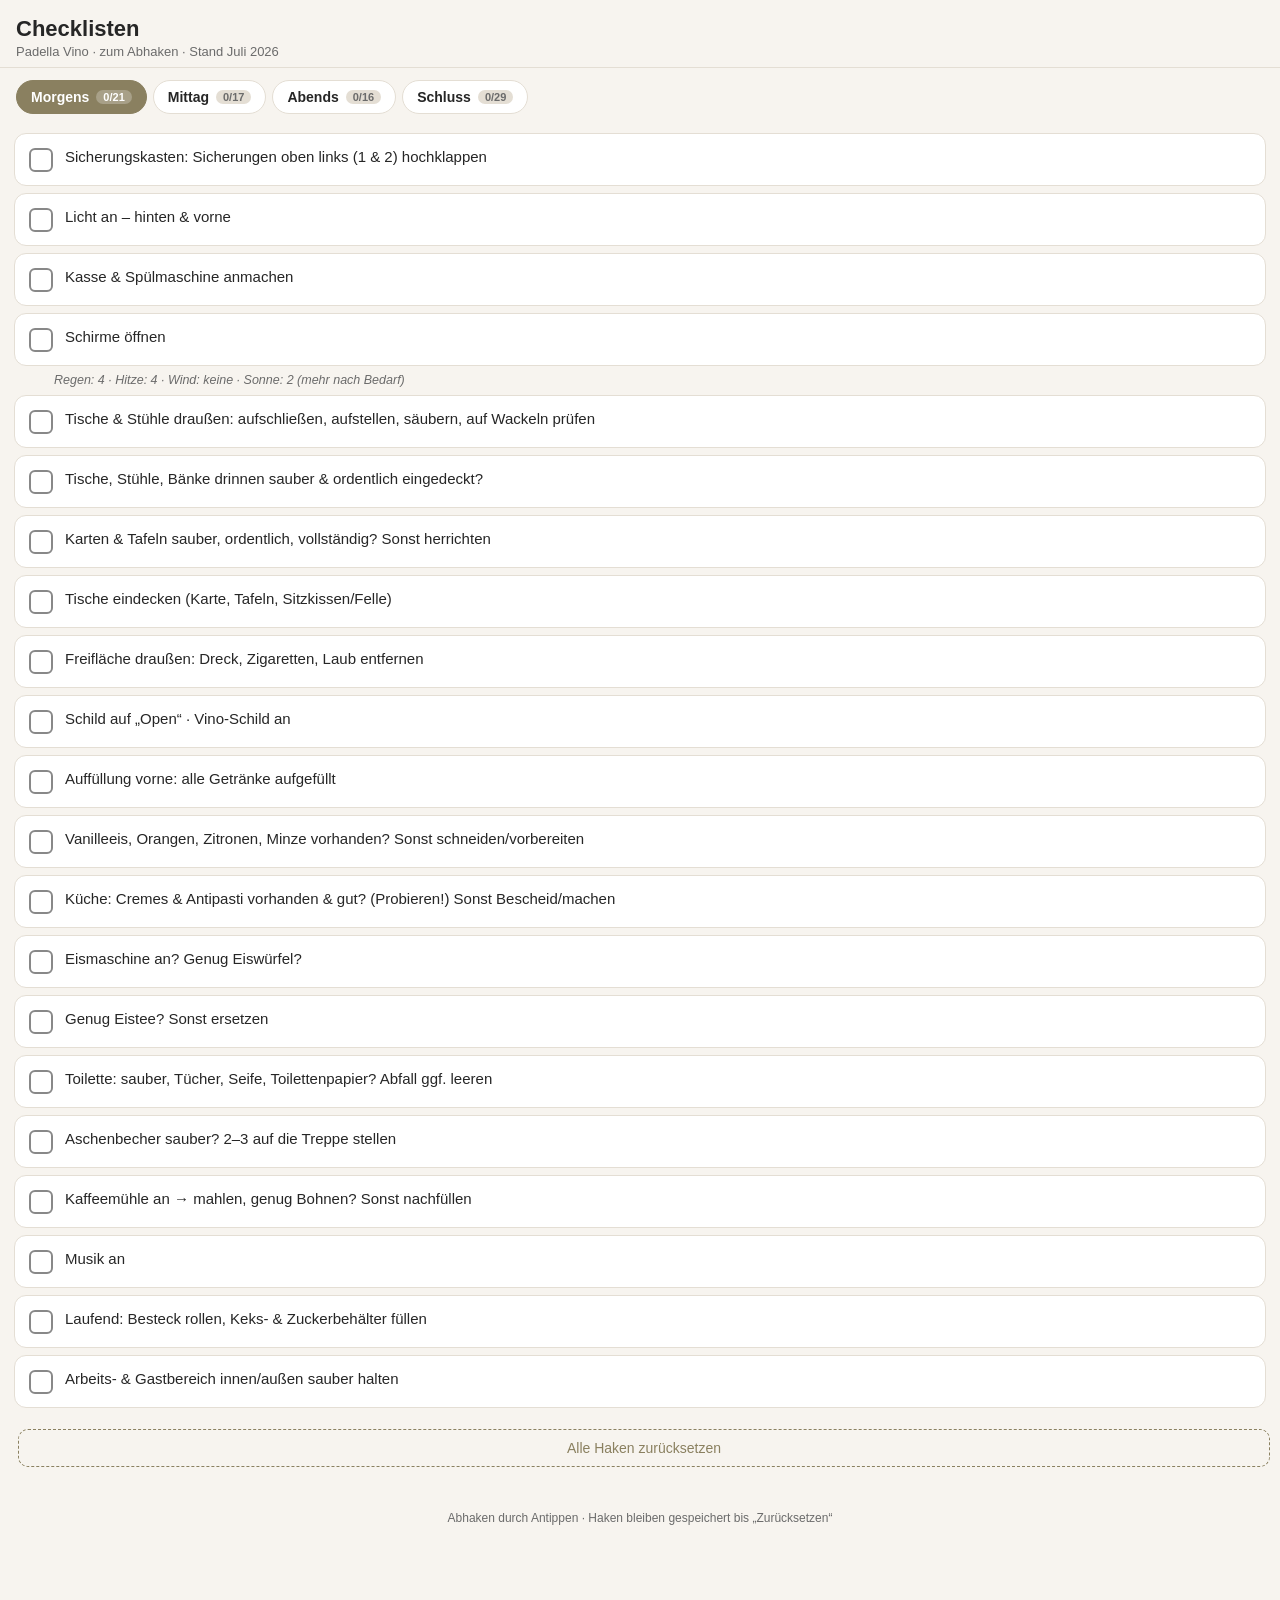
==== docs/index.html @ 2d36b99e "Checklisten als installierbare Mobile-App (PWA) - docs/index.html: Checklisten-App mit gespeicherten" ====
<!DOCTYPE html>
<html lang="de">
<head>
<meta charset="UTF-8">
<meta name="viewport" content="width=device-width, initial-scale=1.0, viewport-fit=cover">
<title>Checklisten · Padella Vino</title>

<!-- PWA / Mobile-App -->
<link rel="manifest" href="manifest.webmanifest">
<meta name="theme-color" content="#8a8060">
<meta name="mobile-web-app-capable" content="yes">
<meta name="apple-mobile-web-app-capable" content="yes">
<meta name="apple-mobile-web-app-status-bar-style" content="default">
<meta name="apple-mobile-web-app-title" content="Checklisten">
<link rel="apple-touch-icon" href="apple-touch-icon.png">
<link rel="icon" href="favicon-64.png">

<style>
  :root{
    --bg:#f7f4ef; --card:#fff; --ink:#262626; --grey:#6b6b6b;
    --accent:#8a8060; --line:#e4ded4; --done:#eef2e9; --donein:#7aa874;
  }
  *{box-sizing:border-box;-webkit-tap-highlight-color:transparent;}
  body{margin:0;font-family:-apple-system,BlinkMacSystemFont,"Segoe UI",Roboto,sans-serif;
       background:var(--bg);color:var(--ink);
       padding-bottom:calc(60px + env(safe-area-inset-bottom));}
  header{position:sticky;top:0;background:var(--bg);
         padding:calc(16px + env(safe-area-inset-top)) 16px 8px;z-index:10;
         border-bottom:1px solid var(--line);}
  h1{margin:0;font-size:22px;}
  .sub{color:var(--grey);font-size:13px;margin-top:2px;}
  .tabs{display:flex;gap:6px;overflow-x:auto;padding:12px 16px 4px;position:sticky;
        top:calc(64px + env(safe-area-inset-top));background:var(--bg);z-index:9;}
  .tab{flex:0 0 auto;padding:8px 14px;border-radius:20px;border:1px solid var(--line);
       background:#fff;color:var(--ink);font-size:14px;font-weight:600;cursor:pointer;
       display:flex;align-items:center;gap:7px;}
  .tab.active{background:var(--accent);color:#fff;border-color:var(--accent);}
  .tab .count{font-size:11px;font-weight:700;background:var(--line);color:var(--grey);
       border-radius:10px;padding:1px 7px;min-width:34px;text-align:center;}
  .tab.active .count{background:rgba(255,255,255,.25);color:#fff;}
  .tab.complete .count{background:var(--donein);color:#fff;}
  section{display:none;padding:8px 14px 24px;}
  section.active{display:block;}
  .head{color:var(--accent);font-weight:700;font-size:14px;margin:18px 4px 6px;}
  .hint{color:var(--grey);font-size:12.5px;font-style:italic;margin:2px 4px 8px 40px;}
  .item{display:flex;align-items:flex-start;gap:12px;background:var(--card);
        border:1px solid var(--line);border-radius:12px;padding:13px 14px;margin:7px 0;
        cursor:pointer;transition:background .15s;}
  .item.done{background:var(--done);}
  .box{flex:0 0 auto;width:24px;height:24px;border:2px solid #888;border-radius:6px;
       display:flex;align-items:center;justify-content:center;margin-top:1px;}
  .item.done .box{background:var(--donein);border-color:var(--donein);}
  .item.done .box::after{content:"✓";color:#fff;font-size:16px;font-weight:700;}
  .txt{font-size:15px;line-height:1.35;}
  .item.done .txt{color:var(--grey);text-decoration:line-through;}
  .reset{margin:14px 4px 0;padding:10px;width:100%;border:1px dashed var(--accent);
          background:transparent;color:var(--accent);border-radius:10px;font-size:14px;cursor:pointer;}
  .footer{text-align:center;color:var(--grey);font-size:12px;padding:20px;}
  #install{display:none;position:fixed;left:12px;right:12px;
       bottom:calc(12px + env(safe-area-inset-bottom));z-index:20;
       background:var(--accent);color:#fff;border:none;border-radius:12px;
       padding:13px;font-size:14px;font-weight:600;box-shadow:0 4px 16px rgba(0,0,0,.18);cursor:pointer;}
</style>
</head>
<body>
<header>
  <h1>Checklisten</h1>
  <div class="sub">Padella Vino · zum Abhaken · Stand Juli 2026</div>
</header>
<div class="tabs" id="tabs"></div>
<div id="content"></div>
<div class="footer">Abhaken durch Antippen · Haken bleiben gespeichert bis „Zurücksetzen“</div>
<button id="install">📲 Als App auf dem Startbildschirm speichern</button>

<script>
const data = {
 "Morgens": {sub:"Schichtbeginn · 10:00", items:[
   ["i","Sicherungskasten: Sicherungen oben links (1 & 2) hochklappen"],
   ["i","Licht an – hinten & vorne"],
   ["i","Kasse & Spülmaschine anmachen"],
   ["i","Schirme öffnen"],
   ["h2","Regen: 4 · Hitze: 4 · Wind: keine · Sonne: 2 (mehr nach Bedarf)"],
   ["i","Tische & Stühle draußen: aufschließen, aufstellen, säubern, auf Wackeln prüfen"],
   ["i","Tische, Stühle, Bänke drinnen sauber & ordentlich eingedeckt?"],
   ["i","Karten & Tafeln sauber, ordentlich, vollständig? Sonst herrichten"],
   ["i","Tische eindecken (Karte, Tafeln, Sitzkissen/Felle)"],
   ["i","Freifläche draußen: Dreck, Zigaretten, Laub entfernen"],
   ["i","Schild auf „Open“ · Vino-Schild an"],
   ["i","Auffüllung vorne: alle Getränke aufgefüllt"],
   ["i","Vanilleeis, Orangen, Zitronen, Minze vorhanden? Sonst schneiden/vorbereiten"],
   ["i","Küche: Cremes & Antipasti vorhanden & gut? (Probieren!) Sonst Bescheid/machen"],
   ["i","Eismaschine an? Genug Eiswürfel?"],
   ["i","Genug Eistee? Sonst ersetzen"],
   ["i","Toilette: sauber, Tücher, Seife, Toilettenpapier? Abfall ggf. leeren"],
   ["i","Aschenbecher sauber? 2–3 auf die Treppe stellen"],
   ["i","Kaffeemühle an → mahlen, genug Bohnen? Sonst nachfüllen"],
   ["i","Musik an"],
   ["i","Laufend: Besteck rollen, Keks- & Zuckerbehälter füllen"],
   ["i","Arbeits- & Gastbereich innen/außen sauber halten"],
 ]},
 "Mittag": {sub:"Schichtende · 14:30", items:[
   ["i","Geschirr & Besteck vorspülen → Spülmaschine; Besteck polieren & einräumen"],
   ["i","Gläser säubern, polieren, einräumen (wenn Korb fast voll)"],
   ["i","Leergut ins Lager, Getränke auffüllen"],
   ["h2","Pfand → Leergutkästen · ohne Pfand → Weinkästen · keine leeren in volle Kisten!"],
   ["i","Alle Arbeitsflächen Küche säubern (auch unter den Brettern – trocken!)"],
   ["i","Kühltheke säubern & alle Deckel drauf"],
   ["i","Theke säubern, Waschbecken & Kaffeemühle"],
   ["h","Zwei Listen führen:"],
   ["i","Einkaufsliste – was nachkaufen? (Getränke, Lebensmittel, Verbrauchsmaterial)"],
   ["i","Machen-Liste – was selbst neu machen? (Cremes, Antipasti, Eistee, Obst, Minze)"],
   ["h2","Wenn etwas leer gemacht wird → sofort in Gruppe / auf Zettel"],
   ["i","Schild auf „Closed“ · Vino-Schild aus · Musik aus"],
   ["i","Tische leer räumen (Schilder, Karten rein)"],
   ["i","Stühle ganz an die Tische rücken"],
   ["i","Alles was brennen kann aus? (Grill, Herdplatte, Suppentopf)"],
   ["i","Sicherungskasten: beide Sicherungen links runter"],
   ["i","Licht aus · nochmal alles prüfen"],
   ["i","Oberlichter schließen (Lagerraum links), falls offen"],
   ["i","Kasse anlassen"],
   ["i","Laden startklar für die nächste Schicht hinterlassen"],
 ]},
 "Abends": {sub:"Schichtbeginn · 17:30", items:[
   ["i","Sicherungskasten: beide Sicherungen links hoch"],
   ["i","Licht an – hinten & vorne"],
   ["i","Schirme öffnen (gleiche Regeln wie morgens)"],
   ["i","Tafeln prüfen – ordentlich & aktuell? Sonst neu beschriften"],
   ["i","Tische abwischen & eindecken (Karten, Tafeln, Polster/Felle)"],
   ["i","Schild auf „Open“ & Vino-Schild an"],
   ["i","Auffüllung vorne: alle Getränke aufgefüllt"],
   ["i","Vanilleeis, Orangen, Zitronen, Minze vorhanden?"],
   ["i","Küche: Cremes & Antipasti vorhanden & gut? (Probieren!)"],
   ["i","Eismaschine an? Genug Eiswürfel?"],
   ["i","Genug Eistee? Sonst ersetzen"],
   ["i","Toilette: sauber, Tücher, Seife, Toilettenpapier? Abfall ggf. leeren"],
   ["i","Aschenbecher sauber? 2–3 auf die Treppe stellen"],
   ["i","Musik an"],
   ["i","Laufend: Besteck rollen, Keks- & Zuckerbehälter füllen"],
   ["i","Arbeits- & Gastbereich sauber halten"],
 ]},
 "Schluss": {sub:"Schichtende · bis 23:00", items:[
   ["h","Ca. 1 Std vor Schluss"],
   ["i","Kaffeemaschine säubern"],
   ["i","Theke säubern inkl. Waschbecken & Kaffeemühle (Kaffeesatz leeren)"],
   ["i","Getränke auffüllen · Leergut ins Lager & sortieren"],
   ["i","Milchkännchen in Kühlschrank (wenn leer → säubern)"],
   ["i","Gläser spülen, polieren & einräumen"],
   ["i","Müllsäcke wechseln (volle in Keller in die Tonne; voll → daneben)"],
   ["i","Fenster schließen (Lagerraum links)"],
   ["h","Ca. 45–30 Min vor Schluss"],
   ["i","Küche säubern inkl. Geschirr & Besteck"],
   ["i","Kühltheke sauber, Deckel drauf; Reste prüfen (offener Mozzarella etc.)"],
   ["i","Alles was brennen kann aus?"],
   ["h","Zwei Listen führen:"],
   ["i","Einkaufsliste – was fehlt / geht zur Neige?"],
   ["i","Machen-Liste – was selbst neu machen? (Cremes, Antipasti, Eistee, Obst, Minze)"],
   ["h2","Wenn etwas leer gemacht wird → sofort in Gruppe / auf Zettel"],
   ["h","Ca. 30 Min vor Schluss"],
   ["i","Letzte Runde – Gäste auf Schließung hinweisen"],
   ["i","Leere Gläser in Spülkorb; Korb voll → nochmal spülen"],
   ["i","Kaffeemühle aus? (grüne Lampe aus)"],
   ["h","Ca. 15 Min vor Schluss"],
   ["i","Karten, Tafeln, Polster/Felle von freien Tischen reinräumen"],
   ["i","Sitzsäcke & kleine Tische rein (wenn frei)"],
   ["i","Alle offenen Tische abkassieren"],
   ["i","Ansage: Schluss 23:00 (täglich, auch Fr & Sa) · Musik aus"],
   ["i","Karten & Aschenbecher säubern"],
   ["h2","Benutzte Aschenbecher stehen lassen bis nichts brennt · keine heiße Asche in Müll!"],
   ["h","Schluss & wenn Gäste weg"],
   ["i","Unbesetzte Tische abschließen · Schirme zu (wenn frei) · Vino-Schild aus"],
   ["i","Restliche Karten/Tafeln/Polster/Sitzsäcke reinräumen"],
   ["i","Restliche Tische abschließen (Gumminoppen korrekt, sonst Rost)"],
   ["i","Alle Schirme zu & binden · Kerzen aus"],
   ["i","Lichter & Aschenbecher rein (auf Theke abkühlen)"],
   ["i","Alles drin? (auch Box) · Schild auf „Closed“"],
   ["i","Sicherungskasten: 1 & 2 links runter"],
   ["i","Kasse: Tagesabschluss → speichern → PC Shutdown → aus"],
   ["i","Licht aus · Laden startklar hinterlassen · Abschließen"],
 ]},
};

// ---- Persistenz (localStorage) ----
const STORE_KEY = "padella-checklists-v1";
function loadState(){ try{ return JSON.parse(localStorage.getItem(STORE_KEY)) || {}; }catch(e){ return {}; } }
function saveState(s){ try{ localStorage.setItem(STORE_KEY, JSON.stringify(s)); }catch(e){} }
let state = loadState();

const tabsEl = document.getElementById("tabs");
const contentEl = document.getElementById("content");
const keys = Object.keys(data);
const tabButtons = [];

function updateCount(idx){
  const key = keys[idx];
  const total = data[key].items.filter(it=>it[0]==="i").length;
  let done = 0;
  data[key].items.forEach((it,i)=>{ if(it[0]==="i" && state[idx+"-"+i]) done++; });
  const btn = tabButtons[idx];
  btn.querySelector(".count").textContent = done+"/"+total;
  btn.classList.toggle("complete", done===total && total>0);
}

keys.forEach((k,idx)=>{
  const t=document.createElement("button");
  t.className="tab"+(idx===0?" active":"");
  t.innerHTML='<span class="label"></span><span class="count"></span>';
  t.querySelector(".label").textContent=k;
  t.onclick=()=>{
    document.querySelectorAll(".tab").forEach(x=>x.classList.remove("active"));
    document.querySelectorAll("section").forEach(x=>x.classList.remove("active"));
    t.classList.add("active");
    document.getElementById("sec-"+idx).classList.add("active");
    window.scrollTo(0,0);
  };
  tabsEl.appendChild(t);
  tabButtons.push(t);

  const sec=document.createElement("section");
  sec.className=(idx===0?"active":"");
  sec.id="sec-"+idx;
  data[k].items.forEach((it,i)=>{
    if(it[0]==="h"){
      const h=document.createElement("div");h.className="head";h.textContent=it[1];sec.appendChild(h);
    }else if(it[0]==="h2"){
      const h=document.createElement("div");h.className="hint";h.textContent=it[1];sec.appendChild(h);
    }else{
      const row=document.createElement("div");row.className="item";
      row.innerHTML='<div class="box"></div><div class="txt"></div>';
      row.querySelector(".txt").textContent=it[1];
      if(state[idx+"-"+i]) row.classList.add("done");
      row.onclick=()=>{
        row.classList.toggle("done");
        state[idx+"-"+i]=row.classList.contains("done");
        saveState(state);
        updateCount(idx);
      };
      sec.appendChild(row);
    }
  });
  const rst=document.createElement("button");
  rst.className="reset";rst.textContent="Alle Haken zurücksetzen";
  rst.onclick=()=>{
    sec.querySelectorAll(".item").forEach(x=>x.classList.remove("done"));
    data[k].items.forEach((it,i)=>{ if(it[0]==="i") delete state[idx+"-"+i]; });
    saveState(state);
    updateCount(idx);
  };
  sec.appendChild(rst);
  contentEl.appendChild(sec);
  updateCount(idx);
});

// ---- Installieren (Android/Chrome) ----
let deferredPrompt;
const installBtn = document.getElementById("install");
window.addEventListener("beforeinstallprompt",(e)=>{
  e.preventDefault(); deferredPrompt=e; installBtn.style.display="block";
});
installBtn.onclick=async()=>{
  installBtn.style.display="none";
  if(deferredPrompt){ deferredPrompt.prompt(); await deferredPrompt.userChoice; deferredPrompt=null; }
};
window.addEventListener("appinstalled",()=>{ installBtn.style.display="none"; });

// ---- Service Worker (offline) ----
if("serviceWorker" in navigator){
  window.addEventListener("load",()=>navigator.serviceWorker.register("sw.js").catch(()=>{}));
}
</script>
</body>
</html>
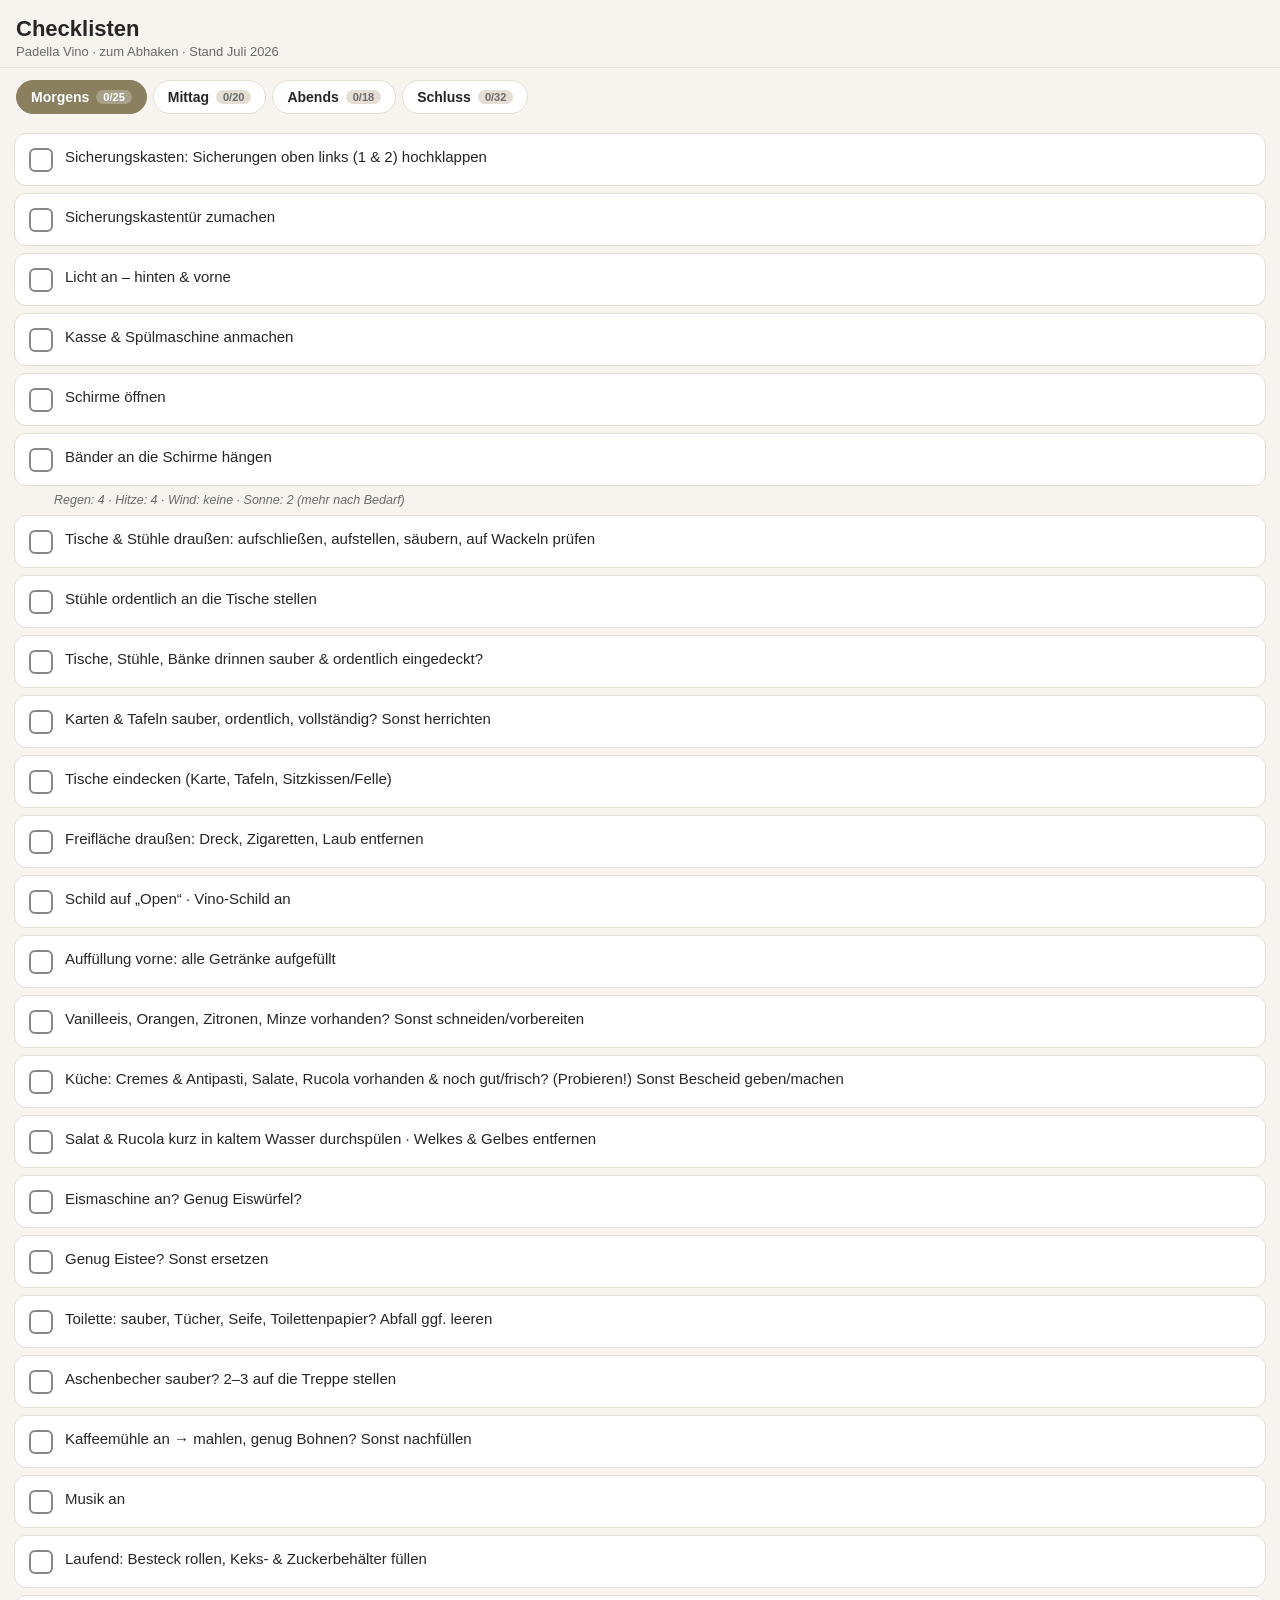
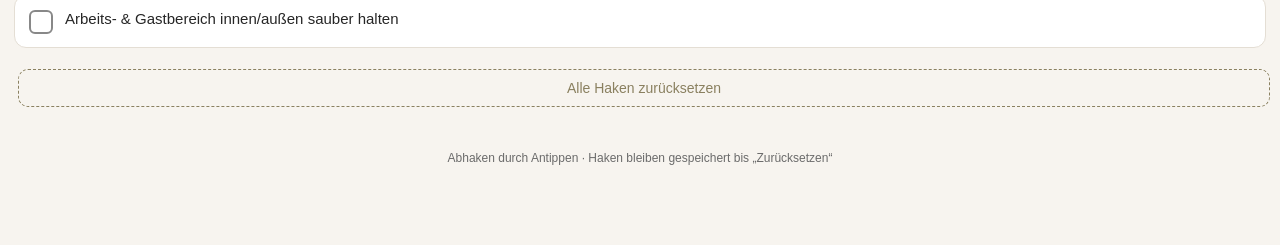
==== commit 5d6c2166: "Checklisten: neue Punkte einsortiert (Sicherheit, Schirme, Kühltheke, Bio) - Morgens: Sicherungskast" ====
--- a/docs/index.html
+++ b/docs/index.html
@@ -76,11 +76,14 @@
 const data = {
  "Morgens": {sub:"Schichtbeginn · 10:00", items:[
    ["i","Sicherungskasten: Sicherungen oben links (1 & 2) hochklappen"],
+   ["i","Sicherungskastentür zumachen"],
    ["i","Licht an – hinten & vorne"],
    ["i","Kasse & Spülmaschine anmachen"],
    ["i","Schirme öffnen"],
+   ["i","Bänder an die Schirme hängen"],
    ["h2","Regen: 4 · Hitze: 4 · Wind: keine · Sonne: 2 (mehr nach Bedarf)"],
    ["i","Tische & Stühle draußen: aufschließen, aufstellen, säubern, auf Wackeln prüfen"],
+   ["i","Stühle ordentlich an die Tische stellen"],
    ["i","Tische, Stühle, Bänke drinnen sauber & ordentlich eingedeckt?"],
    ["i","Karten & Tafeln sauber, ordentlich, vollständig? Sonst herrichten"],
    ["i","Tische eindecken (Karte, Tafeln, Sitzkissen/Felle)"],
@@ -88,7 +91,8 @@
    ["i","Schild auf „Open“ · Vino-Schild an"],
    ["i","Auffüllung vorne: alle Getränke aufgefüllt"],
    ["i","Vanilleeis, Orangen, Zitronen, Minze vorhanden? Sonst schneiden/vorbereiten"],
-   ["i","Küche: Cremes & Antipasti vorhanden & gut? (Probieren!) Sonst Bescheid/machen"],
+   ["i","Küche: Cremes & Antipasti, Salate, Rucola vorhanden & noch gut/frisch? (Probieren!) Sonst Bescheid geben/machen"],
+   ["i","Salat & Rucola kurz in kaltem Wasser durchspülen · Welkes & Gelbes entfernen"],
    ["i","Eismaschine an? Genug Eiswürfel?"],
    ["i","Genug Eistee? Sonst ersetzen"],
    ["i","Toilette: sauber, Tücher, Seife, Toilettenpapier? Abfall ggf. leeren"],
@@ -105,7 +109,11 @@
    ["h2","Pfand → Leergutkästen · ohne Pfand → Weinkästen · keine leeren in volle Kisten!"],
    ["i","Alle Arbeitsflächen Küche säubern (auch unter den Brettern – trocken!)"],
    ["i","Kühltheke säubern & alle Deckel drauf"],
+   ["h2","Keine Schlitze nach oben offen lassen! · Leer = nur Behälter · Voll = Behälter & Deckel"],
+   ["i","Kühltheke innen sauber & ordentlich sortiert?"],
    ["i","Theke säubern, Waschbecken & Kaffeemühle"],
+   ["i","Mixer an der Theke sauber?"],
+   ["i","Müllsäcke wechseln (volle in den Keller in die Tonne; voll → daneben in die schwarze Wanne)"],
    ["h","Zwei Listen führen:"],
    ["i","Einkaufsliste – was nachkaufen? (Getränke, Lebensmittel, Verbrauchsmaterial)"],
    ["i","Machen-Liste – was selbst neu machen? (Cremes, Antipasti, Eistee, Obst, Minze)"],
@@ -122,14 +130,16 @@
  ]},
  "Abends": {sub:"Schichtbeginn · 17:30", items:[
    ["i","Sicherungskasten: beide Sicherungen links hoch"],
+   ["i","Sicherungskastentür zumachen"],
    ["i","Licht an – hinten & vorne"],
    ["i","Schirme öffnen (gleiche Regeln wie morgens)"],
+   ["i","Bänder an die Schirme hängen"],
    ["i","Tafeln prüfen – ordentlich & aktuell? Sonst neu beschriften"],
    ["i","Tische abwischen & eindecken (Karten, Tafeln, Polster/Felle)"],
    ["i","Schild auf „Open“ & Vino-Schild an"],
    ["i","Auffüllung vorne: alle Getränke aufgefüllt"],
    ["i","Vanilleeis, Orangen, Zitronen, Minze vorhanden?"],
-   ["i","Küche: Cremes & Antipasti vorhanden & gut? (Probieren!)"],
+   ["i","Küche: Cremes & Antipasti, Salate, Rucola vorhanden & noch gut/frisch? (Probieren!)"],
    ["i","Eismaschine an? Genug Eiswürfel?"],
    ["i","Genug Eistee? Sonst ersetzen"],
    ["i","Toilette: sauber, Tücher, Seife, Toilettenpapier? Abfall ggf. leeren"],
@@ -142,14 +152,19 @@
    ["h","Ca. 1 Std vor Schluss"],
    ["i","Kaffeemaschine säubern"],
    ["i","Theke säubern inkl. Waschbecken & Kaffeemühle (Kaffeesatz leeren)"],
+   ["i","Mixer an der Theke sauber?"],
+   ["i","Kaffeesatz- & Biobehälter (Theke & Küche) in die Biotonne leeren & ausspülen"],
+   ["h2","Fällt Kaffeesatz neben die Tonne → kehren & sauber machen!"],
    ["i","Getränke auffüllen · Leergut ins Lager & sortieren"],
    ["i","Milchkännchen in Kühlschrank (wenn leer → säubern)"],
    ["i","Gläser spülen, polieren & einräumen"],
-   ["i","Müllsäcke wechseln (volle in Keller in die Tonne; voll → daneben)"],
+   ["i","Müllsäcke wechseln (volle in den Keller in die Tonne; voll → daneben in die schwarze Wanne)"],
    ["i","Fenster schließen (Lagerraum links)"],
    ["h","Ca. 45–30 Min vor Schluss"],
    ["i","Küche säubern inkl. Geschirr & Besteck"],
    ["i","Kühltheke sauber, Deckel drauf; Reste prüfen (offener Mozzarella etc.)"],
+   ["h2","Keine Schlitze nach oben offen lassen! · Leer = nur Behälter · Voll = Behälter & Deckel"],
+   ["i","Kühltheke innen sauber & ordentlich sortiert?"],
    ["i","Alles was brennen kann aus?"],
    ["h","Zwei Listen führen:"],
    ["i","Einkaufsliste – was fehlt / geht zur Neige?"],
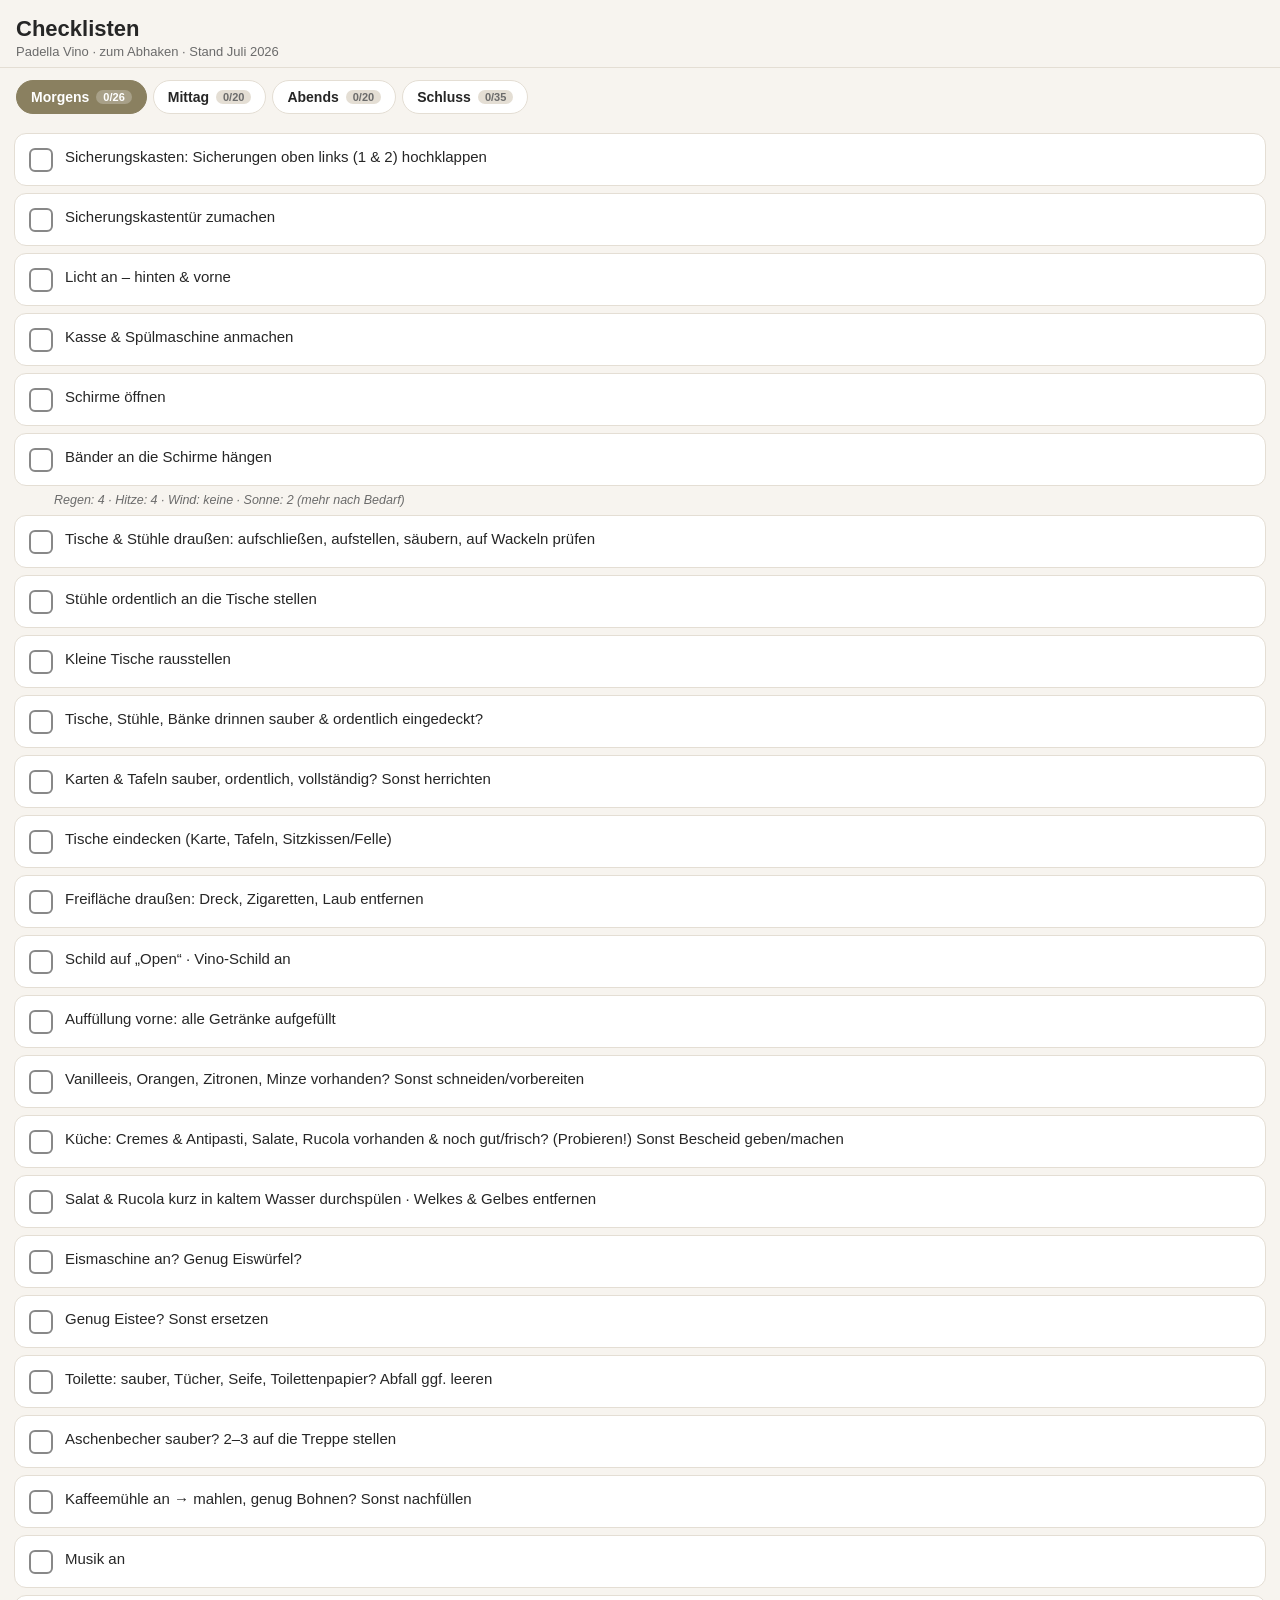
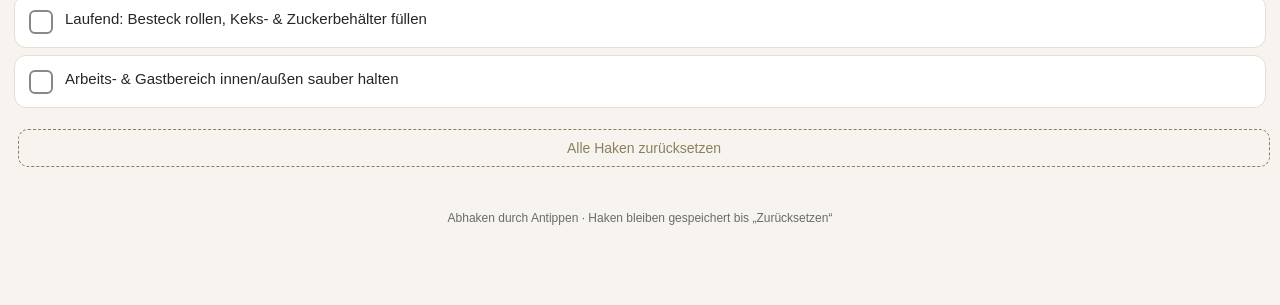
==== commit ea73515b: "Checklisten: weitere Punkte einsortiert (Tische, Schirme, Gießen, Dekolicht) - Morgens: kleine Tisch" ====
--- a/docs/index.html
+++ b/docs/index.html
@@ -84,6 +84,7 @@
    ["h2","Regen: 4 · Hitze: 4 · Wind: keine · Sonne: 2 (mehr nach Bedarf)"],
    ["i","Tische & Stühle draußen: aufschließen, aufstellen, säubern, auf Wackeln prüfen"],
    ["i","Stühle ordentlich an die Tische stellen"],
+   ["i","Kleine Tische rausstellen"],
    ["i","Tische, Stühle, Bänke drinnen sauber & ordentlich eingedeckt?"],
    ["i","Karten & Tafeln sauber, ordentlich, vollständig? Sonst herrichten"],
    ["i","Tische eindecken (Karte, Tafeln, Sitzkissen/Felle)"],
@@ -124,7 +125,7 @@
    ["i","Alles was brennen kann aus? (Grill, Herdplatte, Suppentopf)"],
    ["i","Sicherungskasten: beide Sicherungen links runter"],
    ["i","Licht aus · nochmal alles prüfen"],
-   ["i","Oberlichter schließen (Lagerraum links), falls offen"],
+   ["i","Fenster/Oberlichter schließen (Schalter: Lagerraum, Wand vorne links), falls offen"],
    ["i","Kasse anlassen"],
    ["i","Laden startklar für die nächste Schicht hinterlassen"],
  ]},
@@ -136,6 +137,8 @@
    ["i","Bänder an die Schirme hängen"],
    ["i","Tafeln prüfen – ordentlich & aktuell? Sonst neu beschriften"],
    ["i","Tische abwischen & eindecken (Karten, Tafeln, Polster/Felle)"],
+   ["i","Kleine Tische reinholen (mit Kissen)"],
+   ["i","Dekolichter/Laternen draußen auf die Tische (Sommer ab 18 Uhr · Winter ab 15 Uhr)"],
    ["i","Schild auf „Open“ & Vino-Schild an"],
    ["i","Auffüllung vorne: alle Getränke aufgefüllt"],
    ["i","Vanilleeis, Orangen, Zitronen, Minze vorhanden?"],
@@ -159,7 +162,7 @@
    ["i","Milchkännchen in Kühlschrank (wenn leer → säubern)"],
    ["i","Gläser spülen, polieren & einräumen"],
    ["i","Müllsäcke wechseln (volle in den Keller in die Tonne; voll → daneben in die schwarze Wanne)"],
-   ["i","Fenster schließen (Lagerraum links)"],
+   ["i","Fenster/Oberlichter schließen (Schalter: Lagerraum, Wand vorne links)"],
    ["h","Ca. 45–30 Min vor Schluss"],
    ["i","Küche säubern inkl. Geschirr & Besteck"],
    ["i","Kühltheke sauber, Deckel drauf; Reste prüfen (offener Mozzarella etc.)"],
@@ -182,10 +185,14 @@
    ["i","Karten & Aschenbecher säubern"],
    ["h2","Benutzte Aschenbecher stehen lassen bis nichts brennt · keine heiße Asche in Müll!"],
    ["h","Schluss & wenn Gäste weg"],
-   ["i","Unbesetzte Tische abschließen · Schirme zu (wenn frei) · Vino-Schild aus"],
+   ["i","Unbesetzte Tische abschließen · Schirme zu (wenn frei)"],
+   ["i","Schirme mit Bändern sichern"],
+   ["i","Vino-Schild aus"],
    ["i","Restliche Karten/Tafeln/Polster/Sitzsäcke reinräumen"],
    ["i","Restliche Tische abschließen (Gumminoppen korrekt, sonst Rost)"],
    ["i","Alle Schirme zu & binden · Kerzen aus"],
+   ["i","Gießen nötig? Pflanzen draußen & Tischpflanzen"],
+   ["h2","Wasser unten: wenn an → wieder ausmachen!!!"],
    ["i","Lichter & Aschenbecher rein (auf Theke abkühlen)"],
    ["i","Alles drin? (auch Box) · Schild auf „Closed“"],
    ["i","Sicherungskasten: 1 & 2 links runter"],
